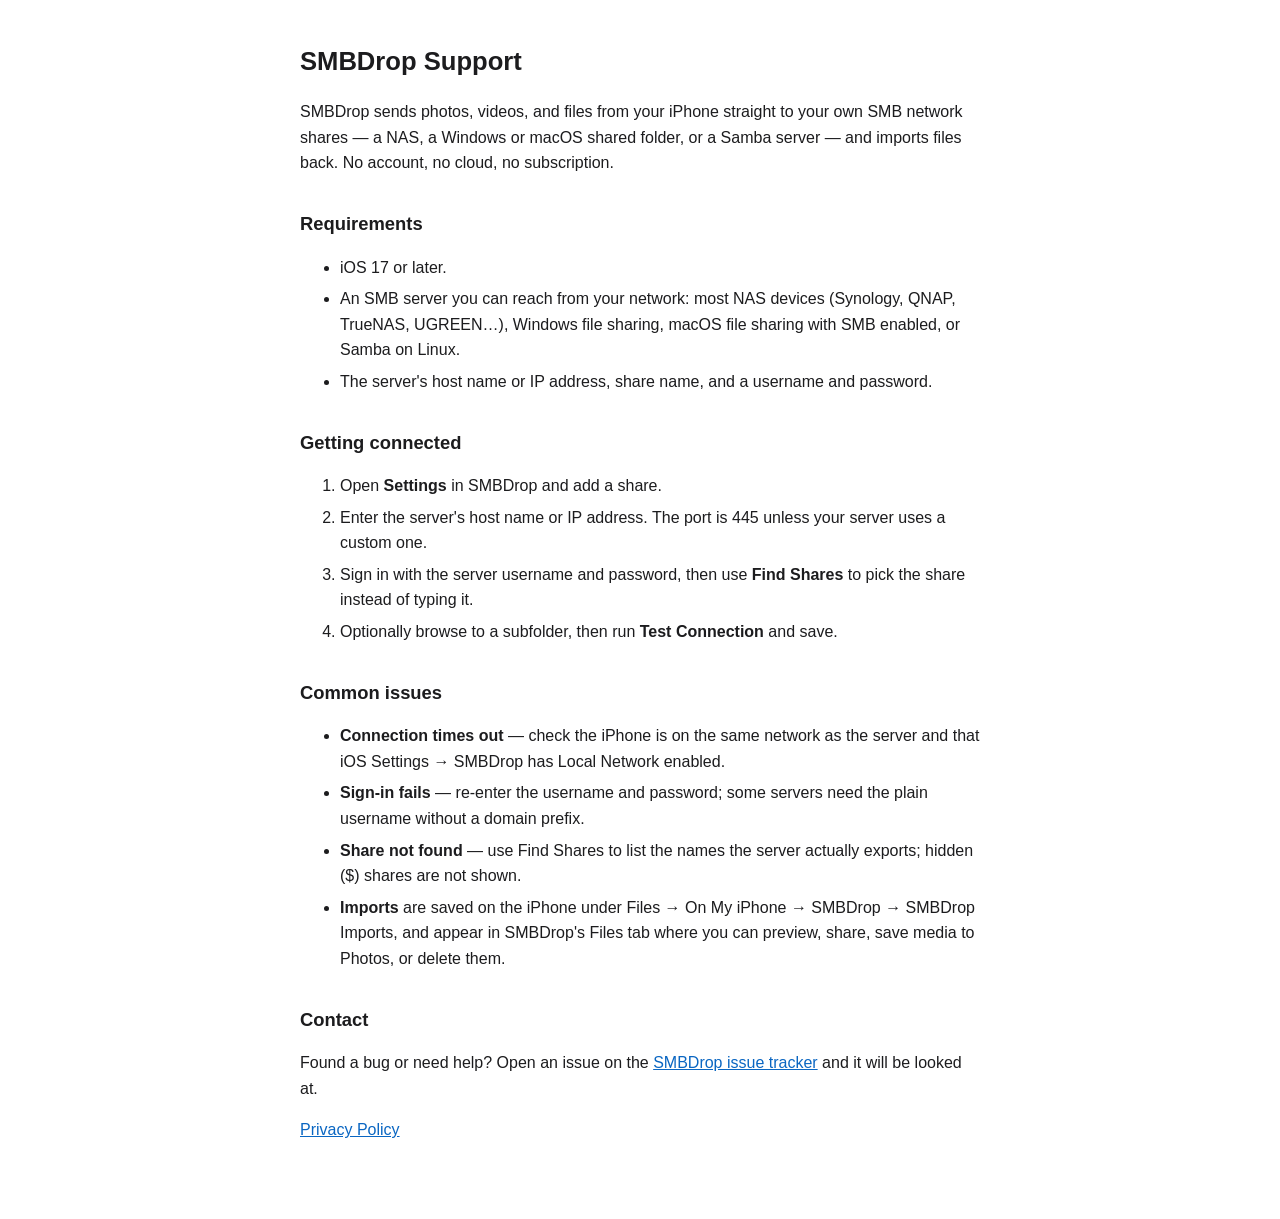
==== index.html @ 3a68e271 "Add support and privacy pages for the App Store listing" ====
<!DOCTYPE html>
<html lang="en">
<head>
<meta charset="utf-8">
<meta http-equiv="refresh" content="0; url=support.html">
<title>SMBDrop</title>
</head>
<body>
<p><a href="support.html">SMBDrop Support</a> · <a href="privacy.html">Privacy Policy</a></p>
</body>
</html>
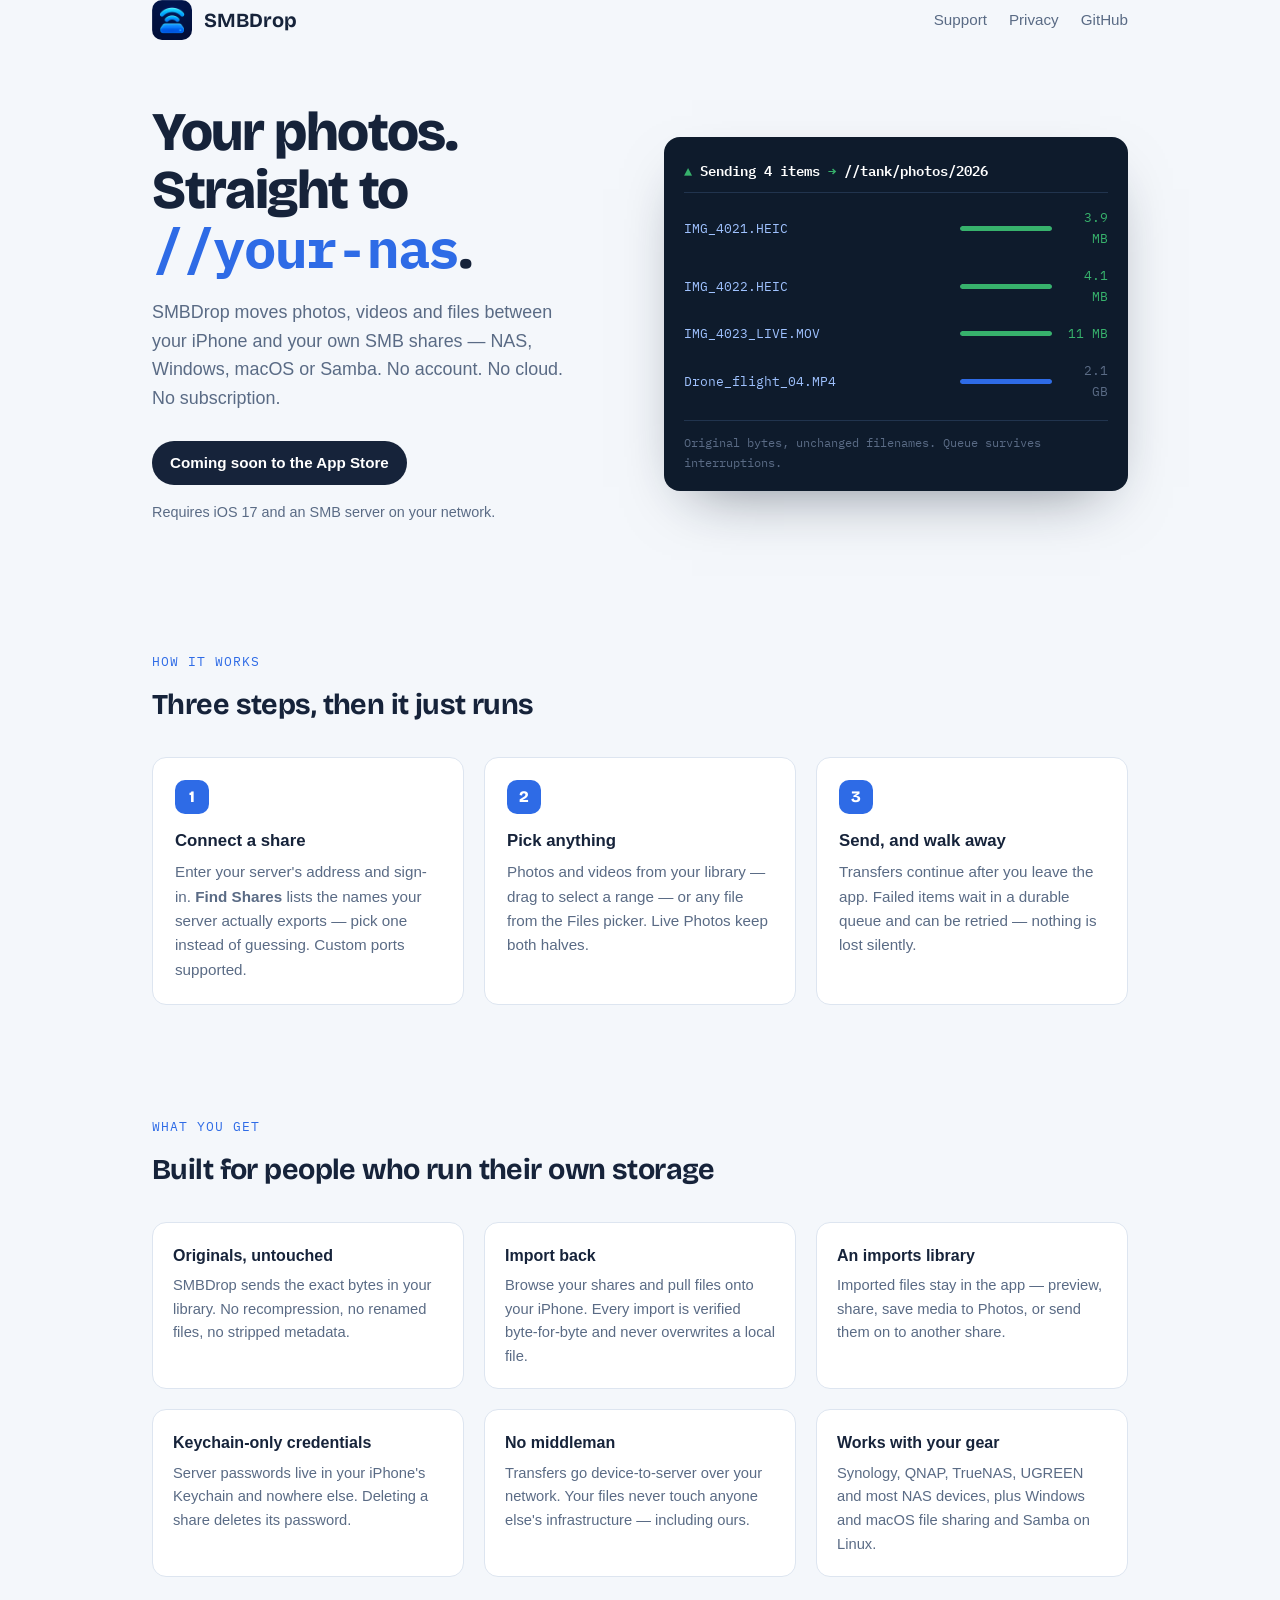
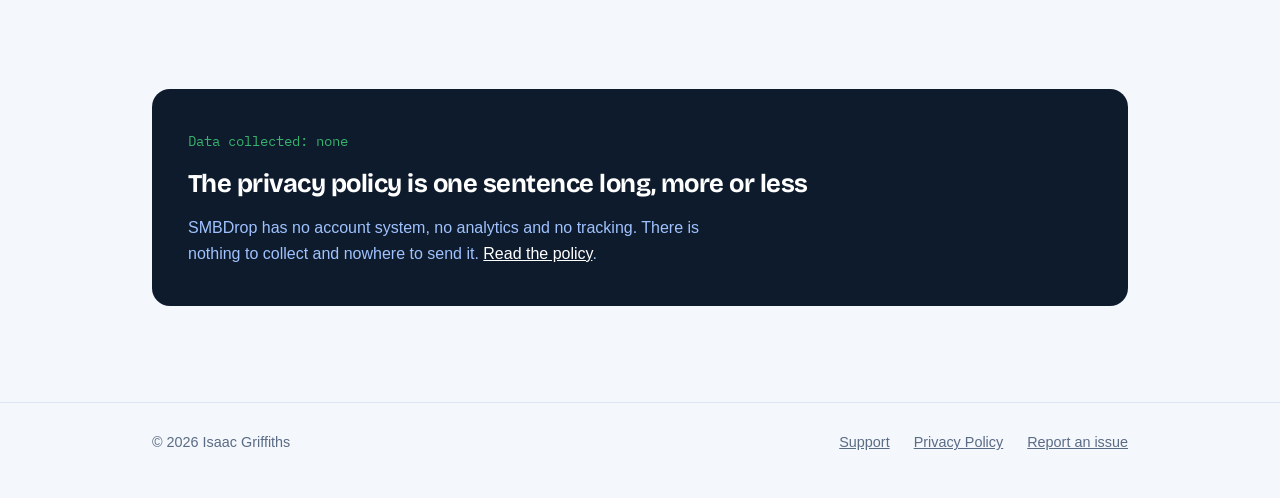
==== commit 4e9ea32a: "Build the SMBDrop site and claim smbdrop.com Landing page with the transfer-ledger hero, restyled pr" ====
--- a/index.html
+++ b/index.html
@@ -2,10 +2,101 @@
 <html lang="en">
 <head>
 <meta charset="utf-8">
-<meta http-equiv="refresh" content="0; url=support.html">
-<title>SMBDrop</title>
+<meta name="viewport" content="width=device-width, initial-scale=1">
+<title>SMBDrop — send photos and files to your own NAS</title>
+<meta name="description" content="SMBDrop moves photos, videos and files between your iPhone and your own SMB shares. No account, no cloud, no subscription.">
+<link rel="icon" type="image/png" sizes="64x64" href="icon-64.png">
+<link rel="apple-touch-icon" href="icon-180.png">
+<link rel="preconnect" href="https://fonts.googleapis.com">
+<link rel="preconnect" href="https://fonts.gstatic.com" crossorigin>
+<link href="https://fonts.googleapis.com/css2?family=Bricolage+Grotesque:wght@600;700;800&family=IBM+Plex+Mono:wght@400;600&display=swap" rel="stylesheet">
+<link rel="stylesheet" href="styles.css">
 </head>
 <body>
-<p><a href="support.html">SMBDrop Support</a> · <a href="privacy.html">Privacy Policy</a></p>
+
+<header class="wrap">
+  <div class="nav">
+    <img src="icon-180.png" alt="" width="40" height="40">
+    <span class="name">SMBDrop</span>
+    <nav>
+      <a href="support.html">Support</a>
+      <a href="privacy.html">Privacy</a>
+      <a href="https://github.com/isaacgriffiths/SMBDrop">GitHub</a>
+    </nav>
+  </div>
+</header>
+
+<main class="wrap">
+  <div class="hero">
+    <div>
+      <h1 class="display">Your photos.<br>Straight to <span class="path mono">//your&#8209;nas</span>.</h1>
+      <p class="sub">SMBDrop moves photos, videos and files between your iPhone and your own SMB shares — NAS, Windows, macOS or Samba. No account. No cloud. No subscription.</p>
+      <div class="actions">
+        <span class="badge">Coming soon to the App&nbsp;Store</span>
+        <span class="hint">Requires iOS 17 and an SMB server on your network.</span>
+      </div>
+    </div>
+
+    <div class="ledger mono" role="img" aria-label="A transfer in progress: photos and videos uploading from an iPhone to the folder tank/photos on a local server">
+      <div class="dest"><span class="arrow">▲</span> Sending 4 items <span class="arrow">→</span> //tank/photos/2026</div>
+      <div class="row done r1"><span class="file">IMG_4021.HEIC</span><span class="bar"><i></i></span><span class="pct">3.9 MB</span></div>
+      <div class="row done r2"><span class="file">IMG_4022.HEIC</span><span class="bar"><i></i></span><span class="pct">4.1 MB</span></div>
+      <div class="row done r3"><span class="file">IMG_4023_LIVE.MOV</span><span class="bar"><i></i></span><span class="pct">11 MB</span></div>
+      <div class="row r4"><span class="file">Drone_flight_04.MP4</span><span class="bar"><i></i></span><span class="pct">2.1 GB</span></div>
+      <div class="foot">Original bytes, unchanged filenames. Queue survives interruptions.</div>
+    </div>
+  </div>
+
+  <section id="how">
+    <p class="eyebrow">How it works</p>
+    <h2 class="display">Three steps, then it just runs</h2>
+    <div class="steps">
+      <div class="step">
+        <h3>Connect a share</h3>
+        <p>Enter your server's address and sign-in. <strong>Find Shares</strong> lists the names your server actually exports — pick one instead of guessing. Custom ports supported.</p>
+      </div>
+      <div class="step">
+        <h3>Pick anything</h3>
+        <p>Photos and videos from your library — drag to select a range — or any file from the Files picker. Live Photos keep both halves.</p>
+      </div>
+      <div class="step">
+        <h3>Send, and walk away</h3>
+        <p>Transfers continue after you leave the app. Failed items wait in a durable queue and can be retried — nothing is lost silently.</p>
+      </div>
+    </div>
+  </section>
+
+  <section id="features">
+    <p class="eyebrow">What you get</p>
+    <h2 class="display">Built for people who run their own storage</h2>
+    <div class="grid">
+      <div class="cell"><h3>Originals, untouched</h3><p>SMBDrop sends the exact bytes in your library. No recompression, no renamed files, no stripped metadata.</p></div>
+      <div class="cell"><h3>Import back</h3><p>Browse your shares and pull files onto your iPhone. Every import is verified byte-for-byte and never overwrites a local file.</p></div>
+      <div class="cell"><h3>An imports library</h3><p>Imported files stay in the app — preview, share, save media to Photos, or send them on to another share.</p></div>
+      <div class="cell"><h3>Keychain-only credentials</h3><p>Server passwords live in your iPhone's Keychain and nowhere else. Deleting a share deletes its password.</p></div>
+      <div class="cell"><h3>No middleman</h3><p>Transfers go device-to-server over your network. Your files never touch anyone else's infrastructure — including ours.</p></div>
+      <div class="cell"><h3>Works with your gear</h3><p>Synology, QNAP, TrueNAS, UGREEN and most NAS devices, plus Windows and macOS file sharing and Samba on Linux.</p></div>
+    </div>
+  </section>
+
+  <section>
+    <div class="band">
+      <p class="mono-line">Data collected: none</p>
+      <h2>The privacy policy is one sentence long, more or less</h2>
+      <p>SMBDrop has no account system, no analytics and no tracking. There is nothing to collect and nowhere to send it. <a href="privacy.html">Read the policy</a>.</p>
+    </div>
+  </section>
+</main>
+
+<footer>
+  <div class="wrap cols">
+    <span>© 2026 Isaac Griffiths</span>
+    <span class="spacer"></span>
+    <a href="support.html">Support</a>
+    <a href="privacy.html">Privacy Policy</a>
+    <a href="https://github.com/isaacgriffiths/SMBDrop/issues">Report an issue</a>
+  </div>
+</footer>
+
 </body>
 </html>
--- a/styles.css
+++ b/styles.css
@@ -0,0 +1,149 @@
+/* SMBDrop site — palette drawn from the app icon's deep blue */
+:root {
+  --paper: #f4f7fb;
+  --ink: #16233a;
+  --muted: #5a6b85;
+  --panel: #0e1b2c;
+  --panel-line: #21344e;
+  --blue: #2e6be6;
+  --sky: #9fc2ff;
+  --green: #37b26c;
+  --card: #ffffff;
+  --line: #dde5f0;
+}
+
+* { margin: 0; padding: 0; box-sizing: border-box; }
+
+html { scroll-behavior: smooth; }
+
+body {
+  background: var(--paper);
+  color: var(--ink);
+  font-family: -apple-system, BlinkMacSystemFont, "Segoe UI", Roboto, "Helvetica Neue", sans-serif;
+  line-height: 1.6;
+  -webkit-font-smoothing: antialiased;
+}
+
+.display { font-family: "Bricolage Grotesque", -apple-system, "Segoe UI", sans-serif; }
+.mono { font-family: "IBM Plex Mono", ui-monospace, SFMono-Regular, Menlo, Consolas, monospace; }
+
+.wrap { max-width: 1020px; margin: 0 auto; padding: 0 22px; }
+
+/* Header */
+header { padding: 20px 0; }
+.nav { display: flex; align-items: center; gap: 12px; }
+.nav img { width: 40px; height: 40px; border-radius: 10px; }
+.nav .name {
+  font-family: "Bricolage Grotesque", sans-serif;
+  font-weight: 700; font-size: 1.25rem; letter-spacing: -0.01em;
+}
+.nav nav { margin-left: auto; display: flex; gap: 22px; }
+.nav a { color: var(--muted); text-decoration: none; font-size: 0.95rem; }
+.nav a:hover, .nav a:focus-visible { color: var(--blue); }
+a:focus-visible { outline: 2px solid var(--blue); outline-offset: 3px; border-radius: 2px; }
+
+/* Hero */
+.hero { display: grid; grid-template-columns: 1fr 1fr; gap: 48px; align-items: center; padding: 64px 0 72px; }
+.hero h1 {
+  font-family: "Bricolage Grotesque", sans-serif;
+  font-weight: 800; font-size: clamp(2.2rem, 5vw, 3.4rem);
+  line-height: 1.06; letter-spacing: -0.025em;
+}
+.hero h1 .path { color: var(--blue); white-space: nowrap; }
+.hero .sub { margin-top: 18px; font-size: 1.12rem; color: var(--muted); max-width: 42ch; }
+.hero .actions { margin-top: 28px; display: flex; align-items: center; gap: 16px; flex-wrap: wrap; }
+.badge {
+  display: inline-block; padding: 10px 18px; border-radius: 999px;
+  background: var(--ink); color: #fff; font-weight: 600; font-size: 0.95rem;
+  text-decoration: none;
+}
+.hint { color: var(--muted); font-size: 0.9rem; }
+
+/* Transfer ledger — the signature */
+.ledger {
+  background: var(--panel); border-radius: 16px; padding: 22px 20px 18px;
+  color: var(--sky); box-shadow: 0 24px 60px -28px rgba(14, 27, 44, 0.55);
+  font-size: 0.82rem;
+}
+.ledger .dest {
+  color: #fff; font-weight: 600; padding-bottom: 12px; margin-bottom: 6px;
+  border-bottom: 1px solid var(--panel-line); font-size: 0.85rem;
+}
+.ledger .dest .arrow { color: var(--green); }
+.row { display: grid; grid-template-columns: minmax(0, 1fr) 92px 44px; gap: 12px; align-items: center; padding: 8px 0; }
+.row .file { overflow: hidden; text-overflow: ellipsis; white-space: nowrap; }
+.bar { height: 5px; background: var(--panel-line); border-radius: 3px; overflow: hidden; }
+.bar i { display: block; height: 100%; background: var(--blue); border-radius: 3px; width: 0; animation: fill 2.6s ease-out forwards; }
+.row .pct { text-align: right; color: var(--muted); }
+.row.done .pct { color: var(--green); }
+.row.done .bar i { background: var(--green); }
+.r1 i { animation-delay: 0.2s; }
+.r2 i { animation-delay: 0.9s; }
+.r3 i { animation-delay: 1.7s; }
+.r4 i { animation-delay: 2.6s; animation-duration: 3.4s; }
+.ledger .foot { margin-top: 10px; padding-top: 12px; border-top: 1px solid var(--panel-line); color: var(--muted); font-size: 0.78rem; }
+
+@keyframes fill { from { width: 0; } to { width: 100%; } }
+@media (prefers-reduced-motion: reduce) {
+  .bar i { animation: none; width: 100%; }
+  html { scroll-behavior: auto; }
+}
+
+/* Sections */
+section { padding: 56px 0; }
+.eyebrow {
+  font-family: "IBM Plex Mono", monospace; font-size: 0.8rem; letter-spacing: 0.08em;
+  text-transform: uppercase; color: var(--blue); margin-bottom: 10px;
+}
+h2.display { font-weight: 700; font-size: 1.8rem; letter-spacing: -0.02em; margin-bottom: 28px; }
+
+/* Steps — a real sequence */
+.steps { display: grid; grid-template-columns: repeat(3, 1fr); gap: 20px; counter-reset: step; }
+.step { background: var(--card); border: 1px solid var(--line); border-radius: 14px; padding: 22px; }
+.step::before {
+  counter-increment: step; content: counter(step);
+  font-family: "Bricolage Grotesque", sans-serif; font-weight: 800;
+  display: inline-flex; width: 34px; height: 34px; border-radius: 10px;
+  background: var(--blue); color: #fff; align-items: center; justify-content: center;
+  margin-bottom: 14px;
+}
+.step h3 { font-size: 1.05rem; margin-bottom: 6px; }
+.step p { color: var(--muted); font-size: 0.95rem; }
+.step code { font-family: "IBM Plex Mono", monospace; font-size: 0.85em; color: var(--blue); }
+
+/* Feature grid */
+.grid { display: grid; grid-template-columns: repeat(3, 1fr); gap: 20px; }
+.cell { background: var(--card); border: 1px solid var(--line); border-radius: 14px; padding: 20px; }
+.cell h3 { font-size: 1rem; margin-bottom: 6px; }
+.cell p { color: var(--muted); font-size: 0.92rem; }
+
+/* Privacy band */
+.band { background: var(--panel); border-radius: 18px; padding: 40px 36px; color: #fff; }
+.band .mono-line { font-family: "IBM Plex Mono", monospace; color: var(--green); font-size: 0.9rem; margin-bottom: 12px; }
+.band h2 { font-family: "Bricolage Grotesque", sans-serif; font-weight: 700; font-size: 1.6rem; letter-spacing: -0.02em; margin-bottom: 10px; }
+.band p { color: var(--sky); max-width: 60ch; }
+.band a { color: #fff; }
+
+/* Article pages (privacy / support) */
+article { max-width: 680px; margin: 0 auto; padding: 24px 0 40px; }
+article h1 { font-family: "Bricolage Grotesque", sans-serif; font-weight: 800; letter-spacing: -0.02em; font-size: 2rem; margin-bottom: 6px; }
+article .updated { color: var(--muted); font-size: 0.9rem; margin-bottom: 24px; }
+article h2 { font-size: 1.15rem; margin: 28px 0 8px; }
+article p, article li { color: #33415c; }
+article ul, article ol { padding-left: 22px; }
+article li { margin-bottom: 6px; }
+article a { color: var(--blue); }
+article strong { color: var(--ink); }
+
+/* Footer */
+footer { border-top: 1px solid var(--line); margin-top: 40px; padding: 28px 0 44px; color: var(--muted); font-size: 0.9rem; }
+footer .cols { display: flex; gap: 24px; flex-wrap: wrap; align-items: center; }
+footer a { color: var(--muted); }
+footer a:hover { color: var(--blue); }
+footer .spacer { flex: 1; }
+
+@media (max-width: 800px) {
+  .hero { grid-template-columns: 1fr; padding: 40px 0 48px; }
+  .steps, .grid { grid-template-columns: 1fr; }
+  .nav nav { gap: 14px; }
+}
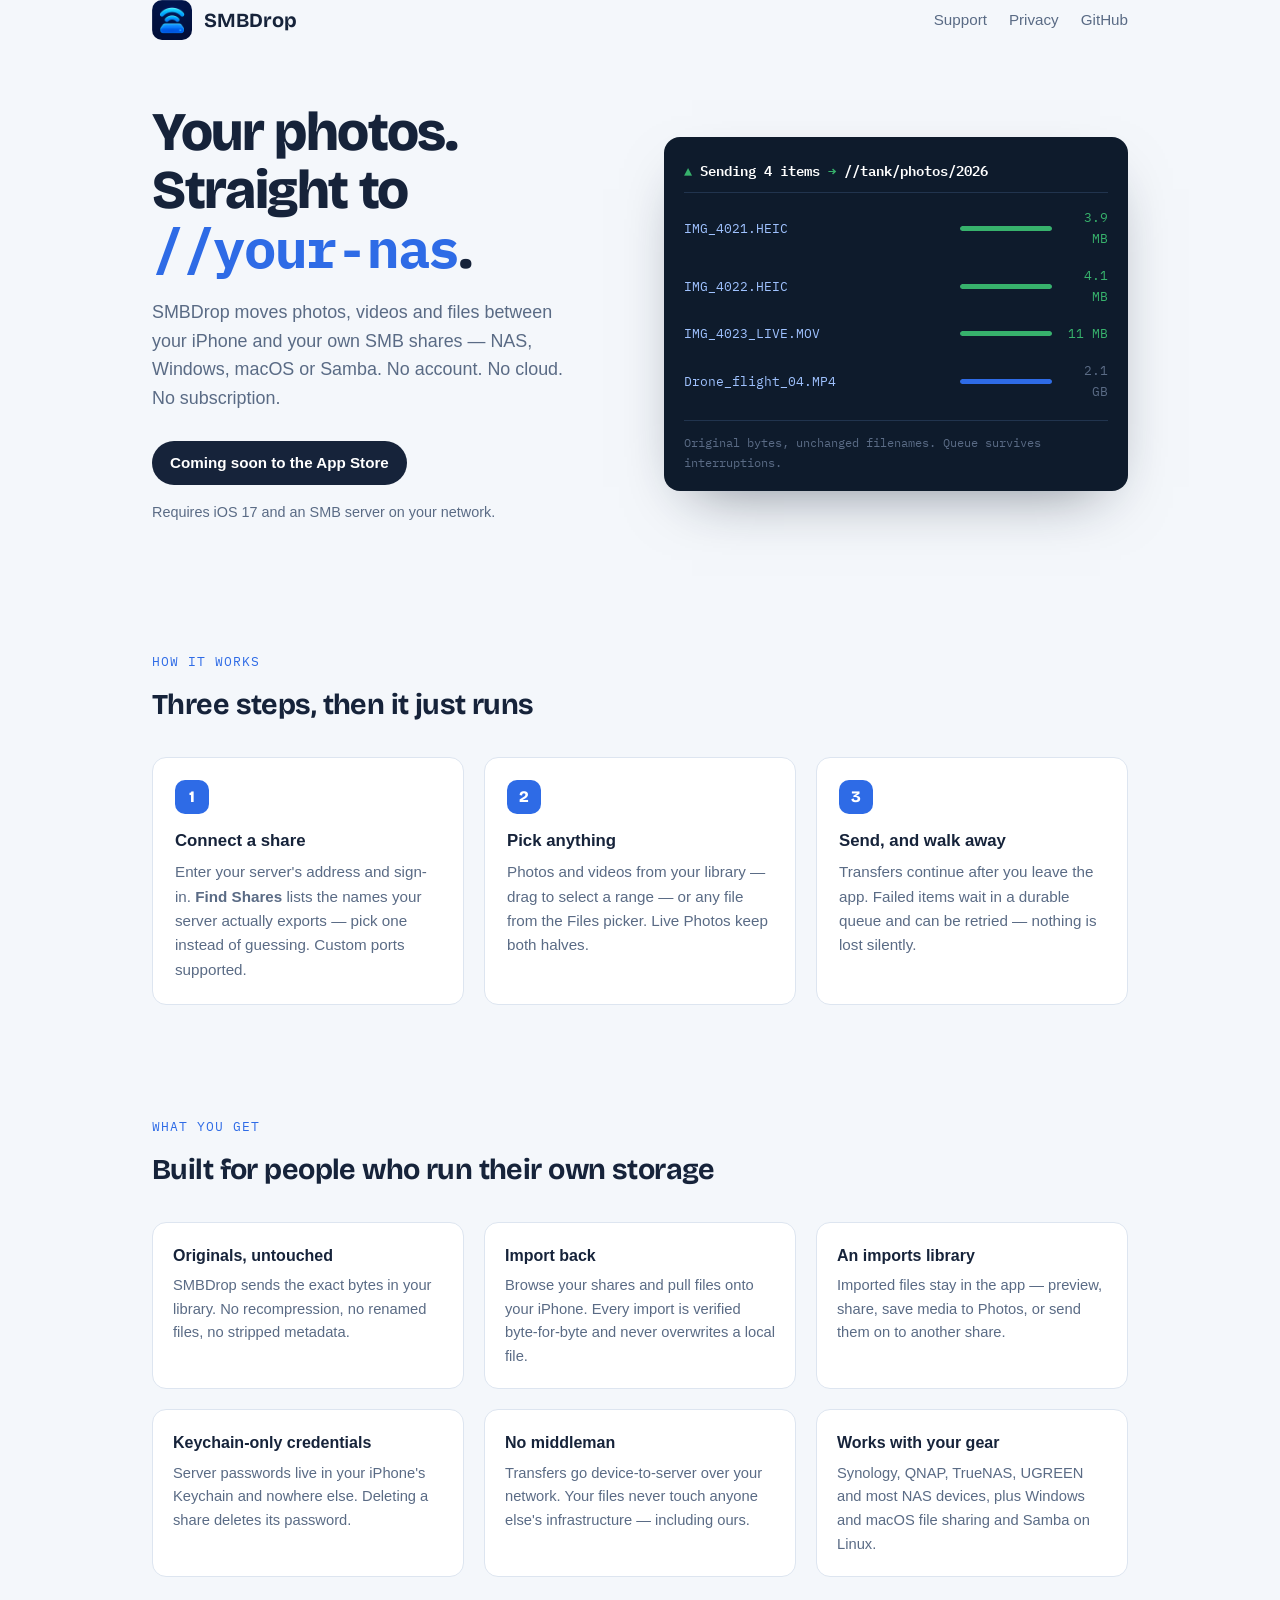
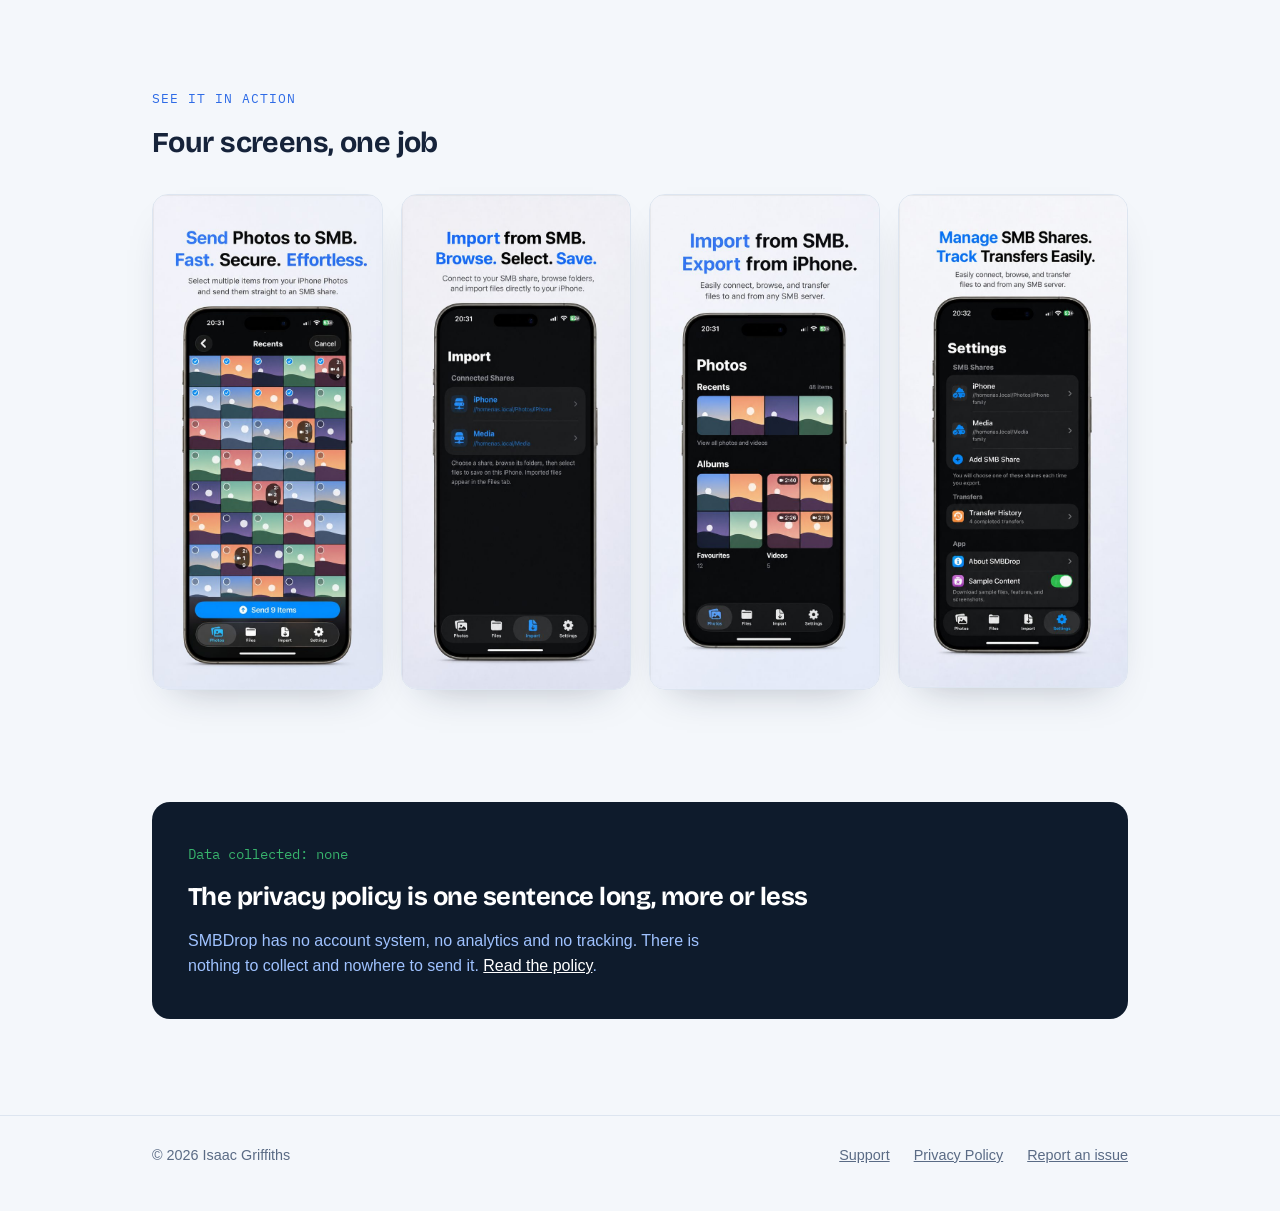
==== commit 410a5574: "Add the framed screenshot strip to the landing page" ====
--- a/index.html
+++ b/index.html
@@ -79,6 +79,17 @@
     </div>
   </section>
 
+  <section id="screens">
+    <p class="eyebrow">See it in action</p>
+    <h2 class="display">Four screens, one job</h2>
+    <div class="shots">
+      <img src="shots/send.jpg" alt="Selecting nine photos in SMBDrop with a Send button ready" loading="lazy" width="640" height="1384">
+      <img src="shots/import.jpg" alt="The Import tab listing two connected SMB shares" loading="lazy" width="640" height="1382">
+      <img src="shots/hero.jpg" alt="The Photos tab showing albums ready to send" loading="lazy" width="640" height="1384">
+      <img src="shots/manage.jpg" alt="Settings with saved SMB shares and transfer history" loading="lazy" width="640" height="1380">
+    </div>
+  </section>
+
   <section>
     <div class="band">
       <p class="mono-line">Data collected: none</p>
--- a/styles.css
+++ b/styles.css
@@ -117,6 +117,19 @@
 .cell h3 { font-size: 1rem; margin-bottom: 6px; }
 .cell p { color: var(--muted); font-size: 0.92rem; }
 
+/* Screenshot strip */
+.shots {
+  display: grid; grid-template-columns: repeat(4, 1fr); gap: 18px;
+}
+.shots img {
+  width: 100%; height: auto; border-radius: 16px;
+  border: 1px solid var(--line);
+  box-shadow: 0 18px 40px -24px rgba(22, 35, 58, 0.35);
+}
+@media (max-width: 800px) {
+  .shots { grid-template-columns: repeat(2, 1fr); gap: 14px; }
+}
+
 /* Privacy band */
 .band { background: var(--panel); border-radius: 18px; padding: 40px 36px; color: #fff; }
 .band .mono-line { font-family: "IBM Plex Mono", monospace; color: var(--green); font-size: 0.9rem; margin-bottom: 12px; }
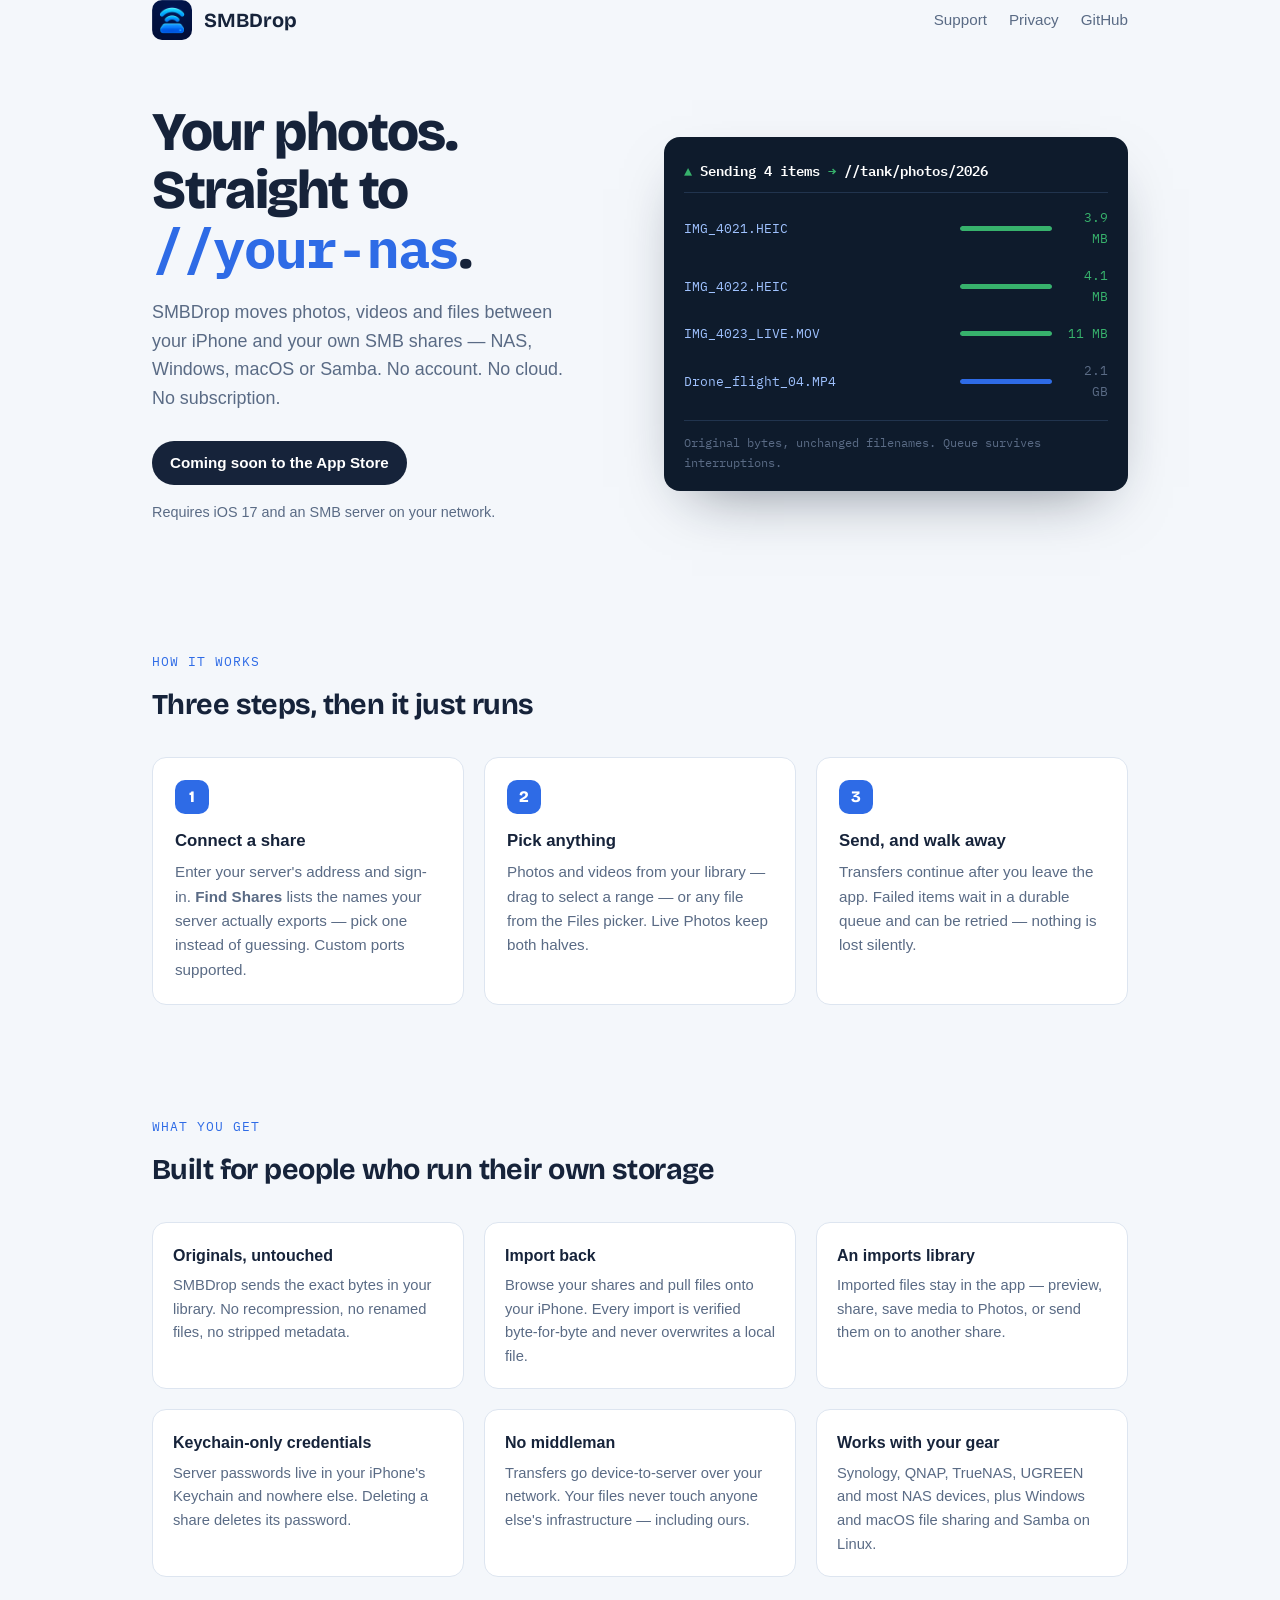
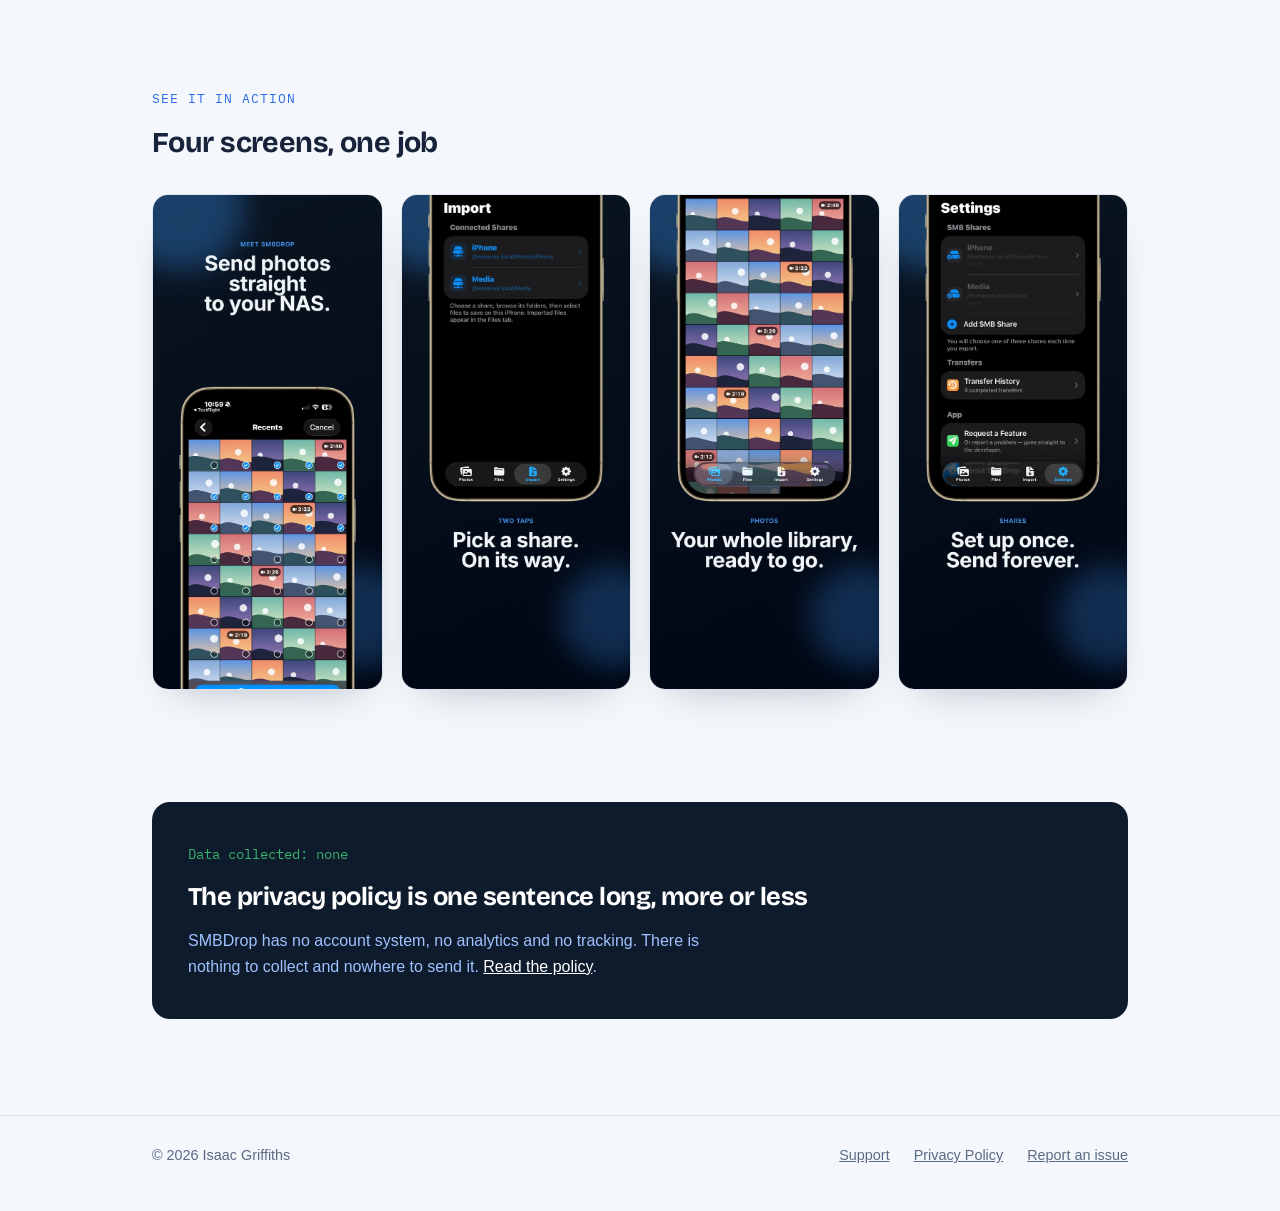
==== commit 80071821: "Refresh site screenshots from the build-44 App Store set Co-Authored-By: Claude Fable 5 <noreply@ant" ====
--- a/index.html
+++ b/index.html
@@ -83,10 +83,10 @@
     <p class="eyebrow">See it in action</p>
     <h2 class="display">Four screens, one job</h2>
     <div class="shots">
-      <img src="shots/send.jpg" alt="Selecting nine photos in SMBDrop with a Send button ready" loading="lazy" width="640" height="1384">
-      <img src="shots/import.jpg" alt="The Import tab listing two connected SMB shares" loading="lazy" width="640" height="1382">
-      <img src="shots/hero.jpg" alt="The Photos tab showing albums ready to send" loading="lazy" width="640" height="1384">
-      <img src="shots/manage.jpg" alt="Settings with saved SMB shares and transfer history" loading="lazy" width="640" height="1380">
+      <img src="shots/send.jpg" alt="Selecting fourteen photos in SMBDrop with a Send button ready" loading="lazy" width="640" height="1385">
+      <img src="shots/import.jpg" alt="The Import tab listing two connected SMB shares" loading="lazy" width="640" height="1385">
+      <img src="shots/hero.jpg" alt="The photo library grid with photos and videos ready to send" loading="lazy" width="640" height="1385">
+      <img src="shots/manage.jpg" alt="Settings with saved SMB shares and transfer history" loading="lazy" width="640" height="1385">
     </div>
   </section>
 
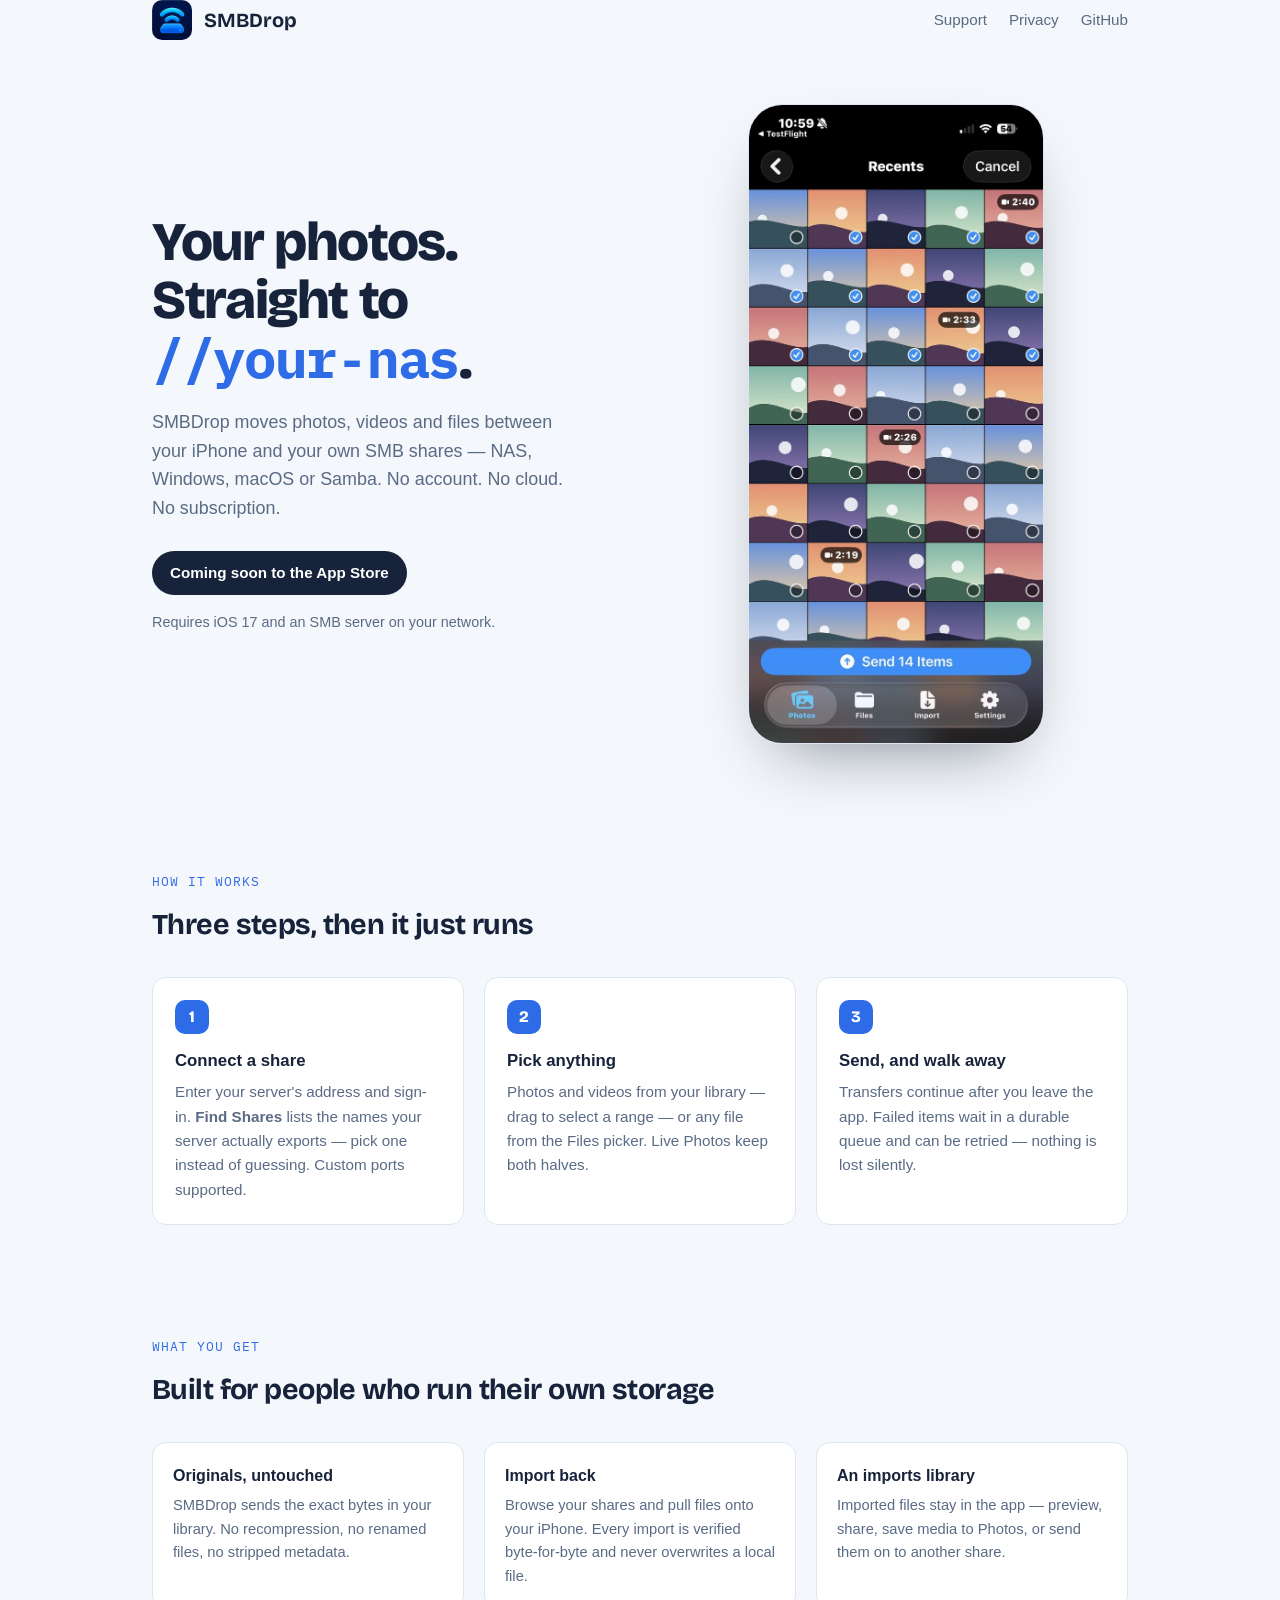
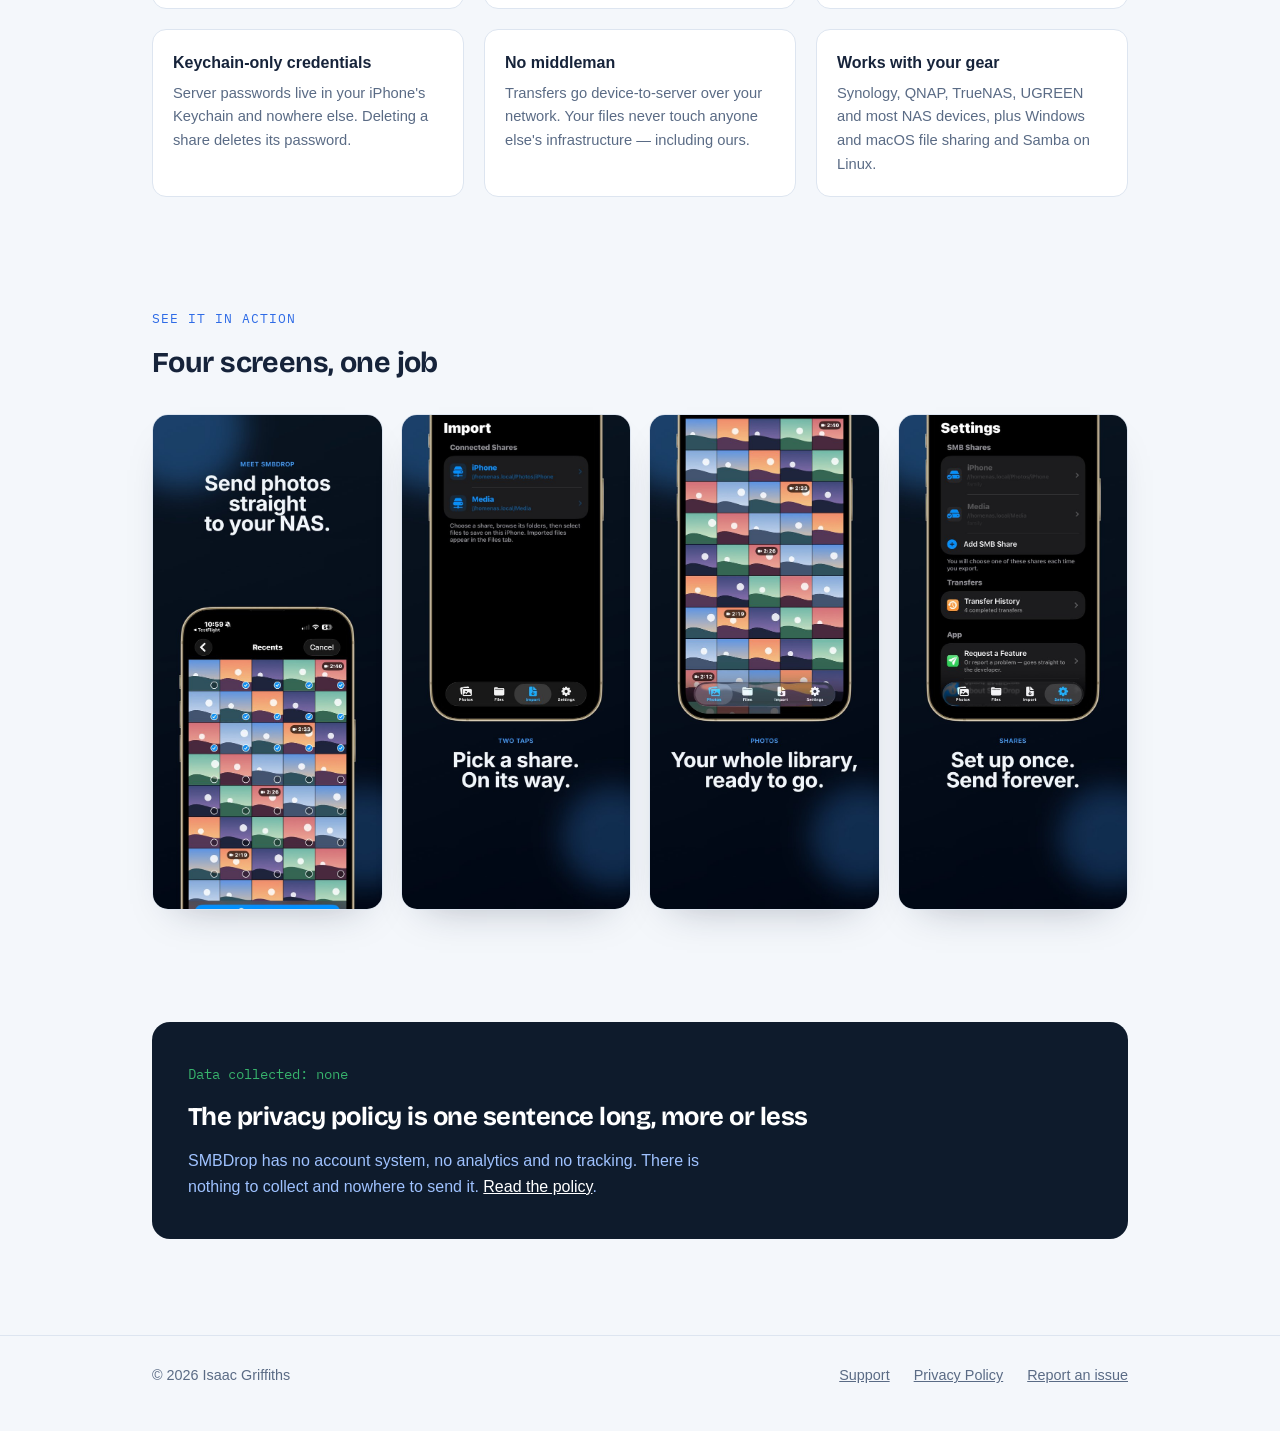
==== commit f6a5275c: "Swap the hero ledger for the Send-selection screenshot Co-Authored-By: Claude Fable 5 <noreply@anthr" ====
--- a/index.html
+++ b/index.html
@@ -37,13 +37,8 @@
       </div>
     </div>
 
-    <div class="ledger mono" role="img" aria-label="A transfer in progress: photos and videos uploading from an iPhone to the folder tank/photos on a local server">
-      <div class="dest"><span class="arrow">▲</span> Sending 4 items <span class="arrow">→</span> //tank/photos/2026</div>
-      <div class="row done r1"><span class="file">IMG_4021.HEIC</span><span class="bar"><i></i></span><span class="pct">3.9 MB</span></div>
-      <div class="row done r2"><span class="file">IMG_4022.HEIC</span><span class="bar"><i></i></span><span class="pct">4.1 MB</span></div>
-      <div class="row done r3"><span class="file">IMG_4023_LIVE.MOV</span><span class="bar"><i></i></span><span class="pct">11 MB</span></div>
-      <div class="row r4"><span class="file">Drone_flight_04.MP4</span><span class="bar"><i></i></span><span class="pct">2.1 GB</span></div>
-      <div class="foot">Original bytes, unchanged filenames. Queue survives interruptions.</div>
+    <div class="hero-shot">
+      <img src="shots/hero-app.jpg" alt="SMBDrop's photo picker with fourteen photos selected and a Send button ready" width="640" height="1391" fetchpriority="high">
     </div>
   </div>
 
--- a/styles.css
+++ b/styles.css
@@ -59,7 +59,16 @@
 }
 .hint { color: var(--muted); font-size: 0.9rem; }
 
-/* Transfer ledger — the signature */
+/* Hero app screenshot */
+.hero-shot { display: flex; justify-content: center; }
+.hero-shot img {
+  width: auto; max-width: 100%; max-height: 640px;
+  border-radius: 34px;
+  border: 1px solid var(--line);
+  box-shadow: 0 30px 70px -32px rgba(14, 27, 44, 0.55);
+}
+
+/* Transfer ledger — the signature (kept for reuse) */
 .ledger {
   background: var(--panel); border-radius: 16px; padding: 22px 20px 18px;
   color: var(--sky); box-shadow: 0 24px 60px -28px rgba(14, 27, 44, 0.55);
@@ -157,6 +166,7 @@
 
 @media (max-width: 800px) {
   .hero { grid-template-columns: 1fr; padding: 40px 0 48px; }
+  .hero-shot img { max-height: 520px; }
   .steps, .grid { grid-template-columns: 1fr; }
   .nav nav { gap: 14px; }
 }
